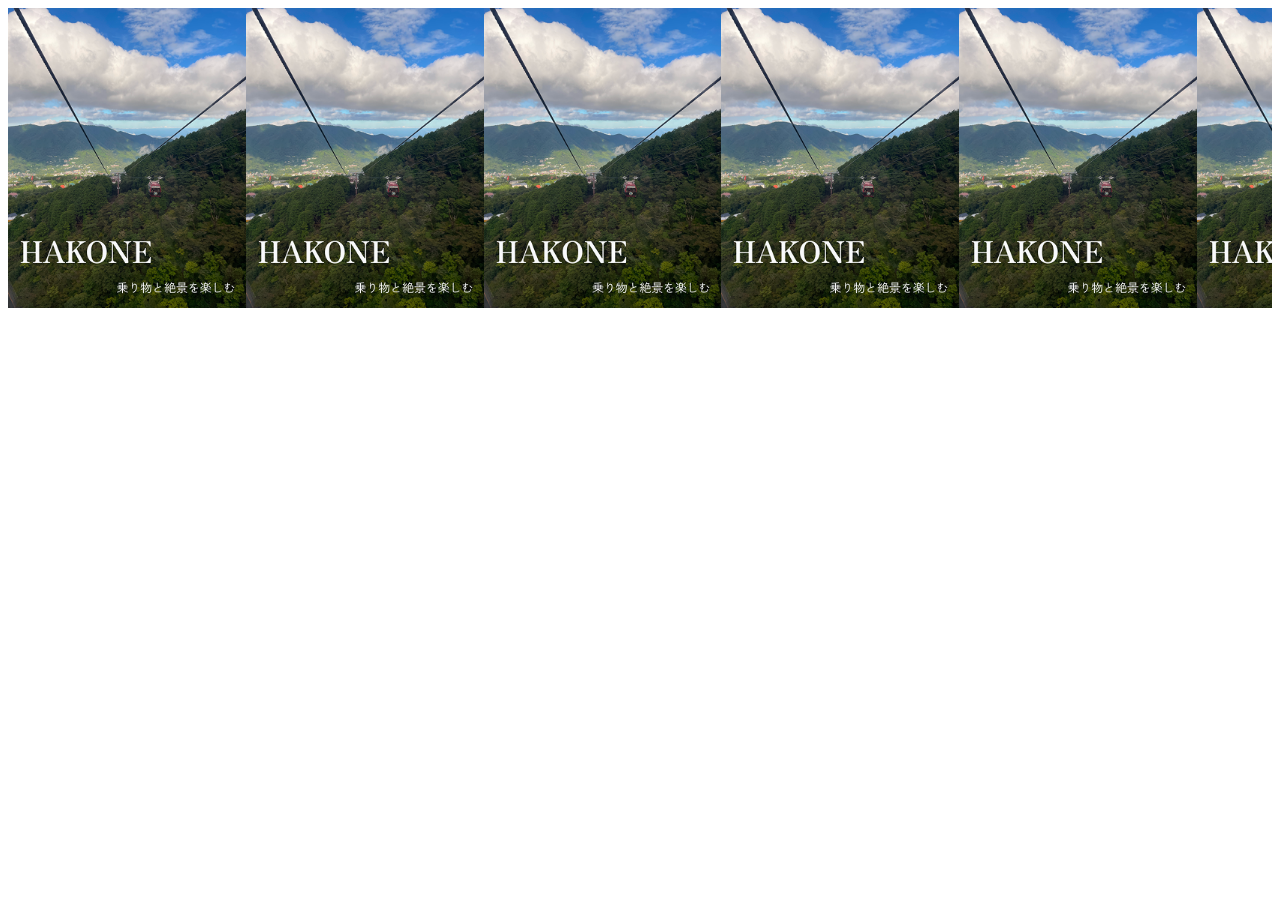
==== index.html @ 6a25e7a4 "ディレクトリー構成の変更" ====
<!doctype html>
<html lang="ja">
  <head>
    <meta charset="UTF-8" />
    <meta name="viewport" content="width=device-width, initial-scale=1.0" />
    <title>Vertual Trip</title>
    <link rel="stylesheet" href="style.css" />
  </head>
  <body>
    <div class="scroll-infinity">
      <div class="scroll-infinity_wrap">
        <ul class="scroll-infinity_list scroll-infinity_list--left">
          <li class="scroll-infinity_item">
            <img src="./images/hakone.png" />
          </li>
          <li class="scroll-infinity_item">
            <img src="./images/hakone.png" />
          </li>
          <li class="scroll-infinity_item">
            <img src="./images/hakone.png" />
          </li>
          <li class="scroll-infinity_item">
            <img src="./images/hakone.png" />
          </li>
          <li class="scroll-infinity_item">
            <img src="./images/hakone.png" />
          </li>
        </ul>
        <ul class="scroll-infinity_list scroll-infinity_list--left">
          <li class="scroll-infinity_item">
            <img src="./images/hakone.png" />
          </li>
          <li class="scroll-infinity_item">
            <img src="./images/hakone.png" />
          </li>
          <li class="scroll-infinity_item">
            <img src="./images/hakone.png" />
          </li>
          <li class="scroll-infinity_item">
            <img src="./images/hakone.png" />
          </li>
          <li class="scroll-infinity_item">
            <img src="./images/hakone.png" />
          </li>
        </ul>
      </div>
    </div>
  </body>
</html>
---- style.css ----
@keyframes infinity-scroll-left {
  from {
    transform: translateX(0);
  }
  to {
    transform: translateX(-100%);
  }
}

.scroll-infinity {
  width: 100%;
  overflow: hidden;
}

.scroll-infinity_wrap {
  display: flex;
  overflow: hidden;
}

.scroll-infinity_list {
  display: flex;
  flex-shrink: 0;
  list-style: none;
  padding: 0;
  margin: 0;

  animation: infinity-scroll-left 20s linear infinite;
}

.scroll-infinity_item {
  width: 100vw/4;
  flex-shrink: 0;
}

.scroll-infinity_item img {
  width: 100%;
  height: 300px;
  object-fit: cover;
  display: block;
}
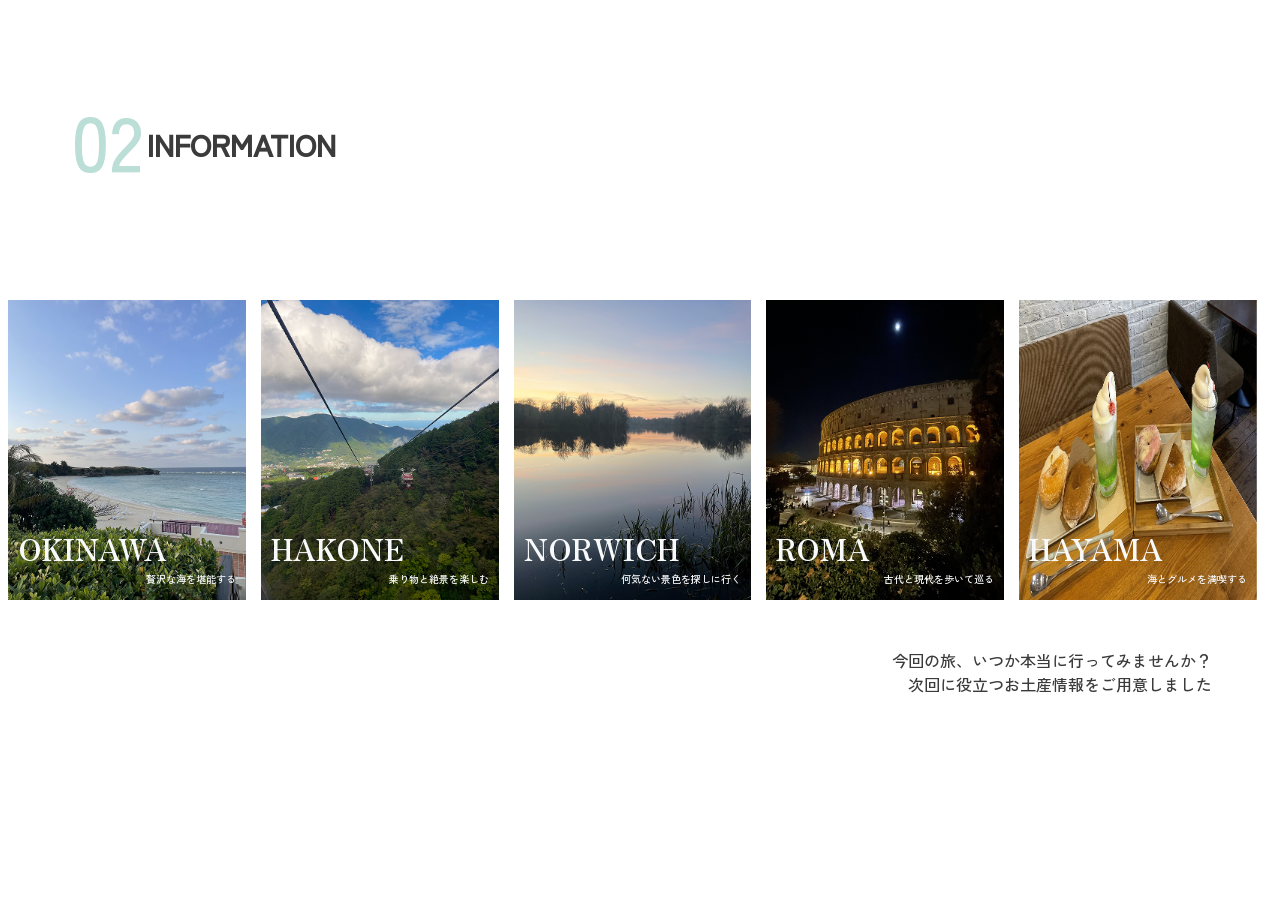
==== commit 05a170cf: "information テキスト挿入" ====
--- a/index.html
+++ b/index.html
@@ -7,43 +7,77 @@
     <link rel="stylesheet" href="style.css" />
   </head>
   <body>
-    <div class="scroll-infinity">
-      <div class="scroll-infinity_wrap">
-        <ul class="scroll-infinity_list scroll-infinity_list--left">
-          <li class="scroll-infinity_item">
-            <img src="./images/hakone.png" />
-          </li>
-          <li class="scroll-infinity_item">
-            <img src="./images/hakone.png" />
-          </li>
-          <li class="scroll-infinity_item">
-            <img src="./images/hakone.png" />
-          </li>
-          <li class="scroll-infinity_item">
-            <img src="./images/hakone.png" />
-          </li>
-          <li class="scroll-infinity_item">
-            <img src="./images/hakone.png" />
-          </li>
-        </ul>
-        <ul class="scroll-infinity_list scroll-infinity_list--left">
-          <li class="scroll-infinity_item">
-            <img src="./images/hakone.png" />
-          </li>
-          <li class="scroll-infinity_item">
-            <img src="./images/hakone.png" />
-          </li>
-          <li class="scroll-infinity_item">
-            <img src="./images/hakone.png" />
-          </li>
-          <li class="scroll-infinity_item">
-            <img src="./images/hakone.png" />
-          </li>
-          <li class="scroll-infinity_item">
-            <img src="./images/hakone.png" />
-          </li>
-        </ul>
+    <section class="information">
+      <div class="information-inner">
+        <div class="information-title">
+          <p class="information-number">02</p>
+          <p class="information-text">INFORMATION</p>
+        </div>
       </div>
-    </div>
+      <div class="scroll-infinity">
+        <div class="scroll-infinity_wrap">
+          <ul class="scroll-infinity_list scroll-infinity_list--left">
+            <li class="scroll-infinity_item">
+              <img src="./images/okinawa.png" />
+              <p class="destination-name">OKINAWA</p>
+              <p class="destination-text">贅沢な海を堪能する</p>
+            </li>
+            <li class="scroll-infinity_item">
+              <img src="./images/hakone.png" />
+              <p class="destination-name">HAKONE</p>
+              <p class="destination-text">乗り物と絶景を楽しむ</p>
+            </li>
+            <li class="scroll-infinity_item">
+              <img src="./images/norwich.png" />
+              <p class="destination-name">NORWICH</p>
+              <p class="destination-text">何気ない景色を探しに行く</p>
+            </li>
+            <li class="scroll-infinity_item">
+              <img src="./images/roma.png" />
+              <p class="destination-name">ROMA</p>
+              <p class="destination-text">古代と現代を歩いて巡る</p>
+            </li>
+            <li class="scroll-infinity_item">
+              <img src="./images/hayama.png" />
+              <p class="destination-name">HAYAMA</p>
+              <p class="destination-text">海とグルメを満喫する</p>
+            </li>
+          </ul>
+          <ul class="scroll-infinity_list scroll-infinity_list--left">
+            <li class="scroll-infinity_item">
+              <img src="./images/okinawa.png" />
+              <p class="destination-name">OKINAWA</p>
+              <p class="destination-text">贅沢な海を堪能する</p>
+            </li>
+            <li class="scroll-infinity_item">
+              <img src="./images/hakone.png" />
+              <p class="destination-name">HAKONE</p>
+              <p class="destination-text">乗り物と絶景を楽しむ</p>
+            </li>
+            <li class="scroll-infinity_item">
+              <img src="./images/norwich.png" />
+              <p class="destination-name">NORWICH</p>
+              <p class="destination-text">何気ない景色を探しに行く</p>
+            </li>
+            <li class="scroll-infinity_item">
+              <img src="./images/roma.png" />
+              <p class="destination-name">ROMA</p>
+              <p class="destination-text">古代と現代を歩いて巡る</p>
+            </li>
+            <li class="scroll-infinity_item">
+              <img src="./images/hayama.png" />
+              <p class="destination-name">HAYAMA</p>
+              <p class="destination-text">海とグルメを満喫する</p>
+            </li>
+          </ul>
+        </div>
+      </div>
+      <div class="buttom-sentence">
+        <p class="buttom-text">
+          今回の旅、いつか本当に行ってみませんか？<br />
+          次回に役立つお土産情報をご用意しました
+        </p>
+      </div>
+    </section>
   </body>
 </html>
--- a/style.css
+++ b/style.css
@@ -1,3 +1,19 @@
+@font-face {
+  font-family: "Zen Antique Soft";
+  src: url("fonts/ZenAntiqueSoft-Regular.ttf") format("truetype");
+}
+@font-face {
+  font-family: "Zen Kaku Gothic New";
+  src: url("fonts/ZenKakuGothicNew-Regular.ttf") format("truetype");
+}
+@font-face {
+  font-family: "Zen Kaku Gothic New";
+  src: url("fonts/ZenKakuGothicNew-Medium.ttf") format("truetype");
+}
+@font-face {
+  font-family: "Zen Kaku Gothic New";
+  src: url(fonts/ZenKakuGothicNew-Bold.ttf) formt("truetype");
+}
 @keyframes infinity-scroll-left {
   from {
     transform: translateX(0);
@@ -5,6 +21,29 @@
   to {
     transform: translateX(-100%);
   }
+}
+
+.information-title {
+  display: flex;
+  align-items: center;
+  width: 90%;
+  margin: 0 auto 30px;
+  gap: 4px;
+}
+
+.information-number {
+  font-family: "Zen Kaku Gothic New";
+  font-size: 76px;
+  font-weight: 300;
+  color: #bbded6;
+}
+
+.information-text {
+  font-family: "Zen Kaku Gothic New";
+  font-size: 30px;
+  font-weight: 600;
+  color: #3b3b3b;
+  margin-top: 40px;
 }
 
 .scroll-infinity {
@@ -15,6 +54,7 @@
 .scroll-infinity_wrap {
   display: flex;
   overflow: hidden;
+  gap: 15px;
 }
 
 .scroll-infinity_list {
@@ -23,6 +63,7 @@
   list-style: none;
   padding: 0;
   margin: 0;
+  gap: 15px;
 
   animation: infinity-scroll-left 20s linear infinite;
 }
@@ -30,6 +71,29 @@
 .scroll-infinity_item {
   width: 100vw/4;
   flex-shrink: 0;
+  position: relative;
+}
+
+.destination-name {
+  position: absolute;
+
+  left: 10px;
+  bottom: 30px;
+
+  margin: 0;
+  color: #f8f9fb;
+  font-family: "Zen Antique Soft";
+  font-size: 30px;
+}
+
+.destination-text {
+  position: absolute;
+  right: 10px;
+  bottom: 14px;
+  margin: 0;
+  color: #f8f9fb;
+  font-family: "Zen Kaku Gothic New";
+  font-size: 10px;
 }
 
 .scroll-infinity_item img {
@@ -38,3 +102,17 @@
   object-fit: cover;
   display: block;
 }
+
+.buttom-sentence {
+  display: flex;
+  justify-content: flex-end;
+  margin-top: 32px;
+  padding-right: 60px;
+}
+
+.buttom-text {
+  text-align: right;
+  color: #3b3b3b;
+  font-family: "Zen Kaku Gothic New";
+  font-size: 16px;
+}
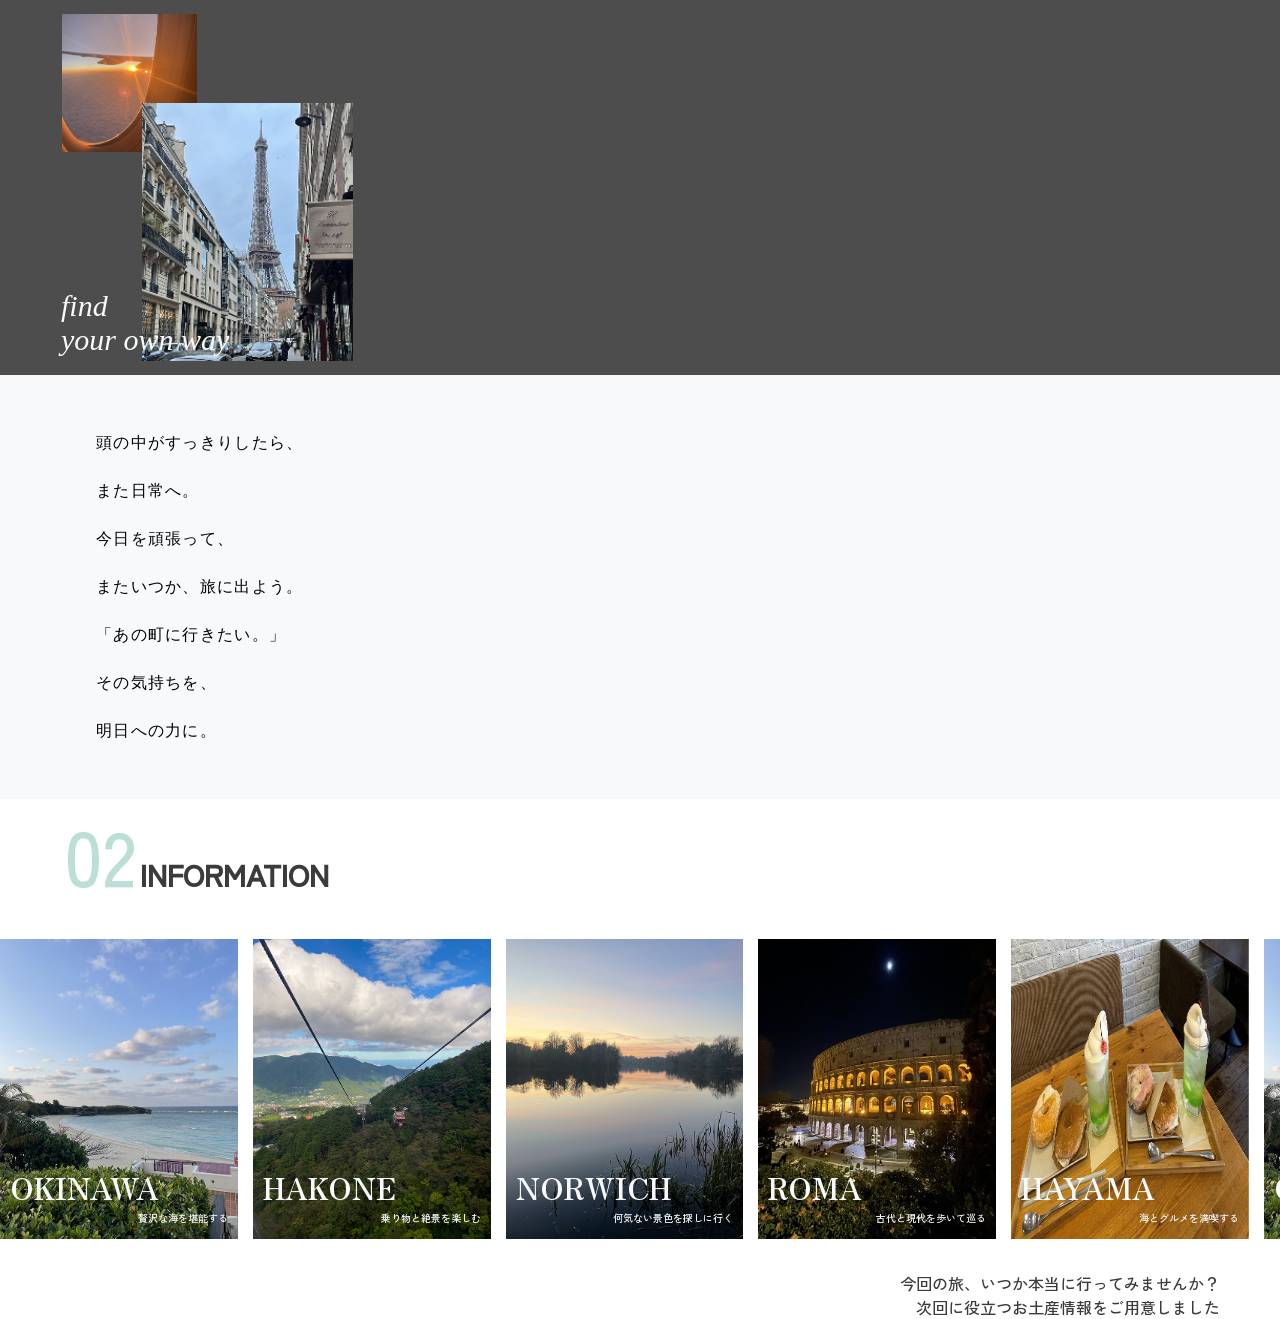
==== commit 51d4bfc2: "セクション増加" ====
--- a/index.html
+++ b/index.html
@@ -7,6 +7,29 @@
     <link rel="stylesheet" href="style.css" />
   </head>
   <body>
+    <section class="trip">
+      <div class="trip-images">
+        <img src="images/airplane.png" class="trip-image trip-image-top" />
+        <img src="images/paris.png" class="trip-image trip-image-bottom" />
+      </div>
+      <div class="trip-text">
+        <p>
+          find<br />
+          your own way
+        </p>
+        
+    </section>
+    <section class="tommorow">
+      <div class="tommorow-sentence">
+        <p>頭の中がすっきりしたら、</p>
+        <p>また日常へ。</p>
+        <p>今日を頑張って、</p>
+        <p>またいつか、旅に出よう。</p>
+        <p class="tommorrw-sentence-big">「あの町に行きたい。」</p>
+        <p>その気持ちを、</p>
+        <p>明日への力に。</p>
+      </div>
+    </section>
     <section class="information">
       <div class="information-inner">
         <div class="information-title">
--- a/style.css
+++ b/style.css
@@ -13,6 +13,10 @@
 @font-face {
   font-family: "Zen Kaku Gothic New";
   src: url(fonts/ZenKakuGothicNew-Bold.ttf) formt("truetype");
+}
+@font-face {
+  font-family: "La Belle Aurore", cursive;
+  src: url("fonts/LaBelleAurore-Regular.ttf") format("truetype");
 }
 @keyframes infinity-scroll-left {
   from {
@@ -23,6 +27,94 @@
   }
 }
 
+* {
+  margin: 0;
+  padding: 0;
+  box-sizing: border-box;
+}
+
+html,
+body {
+  width: 100%;
+  min-height: 100%;
+}
+
+.trip {
+  position: relative;
+  width: 100%;
+  height: 375px;
+  background-color: #4d4d4d;
+  overflow: hidden;
+}
+
+.trip-images {
+  position: absolute;
+  left: 0;
+  top: 0;
+  width: 45%;
+  height: 100%;
+}
+
+.trip-image {
+  position: absolute;
+  object-fit: cover;
+  display: block;
+}
+
+.trip-image-top {
+  width: 135px;
+  height: 138px;
+  top: 14px;
+  left: 62px;
+}
+
+.trip-image-bottom {
+  width: 211px;
+  height: 258px;
+  top: 103px;
+  left: 142px;
+}
+.trip-text {
+  position: absolute;
+  left: 61px;
+  bottom: 18px;
+  z-index: 2;
+}
+
+.trip-text p {
+  color: #f8f9fb;
+  font-family: cursive;
+  font-size: 30px;
+  font-style: Italic;
+}
+
+.tommorow {
+  position: relative;
+  width: 100%;
+  height: 424px;
+  background-color: #f8f9fb;
+}
+
+.tommorow-sentence {
+  position: absolute;
+  left: 7.5%;
+  top: 58px;
+  width: 230px;
+}
+
+.tommorow-sentence p {
+  font-size: 16px;
+  letter-spacing: 0.08em;
+  margin-bottom: 27px;
+  white-space: nowrap;
+}
+
+.tommorow-sentence-big {
+  font-size: 30px;
+  margin-top: 37px;
+  margin-bottom: 31px;
+}
+
 .information-title {
   display: flex;
   align-items: center;
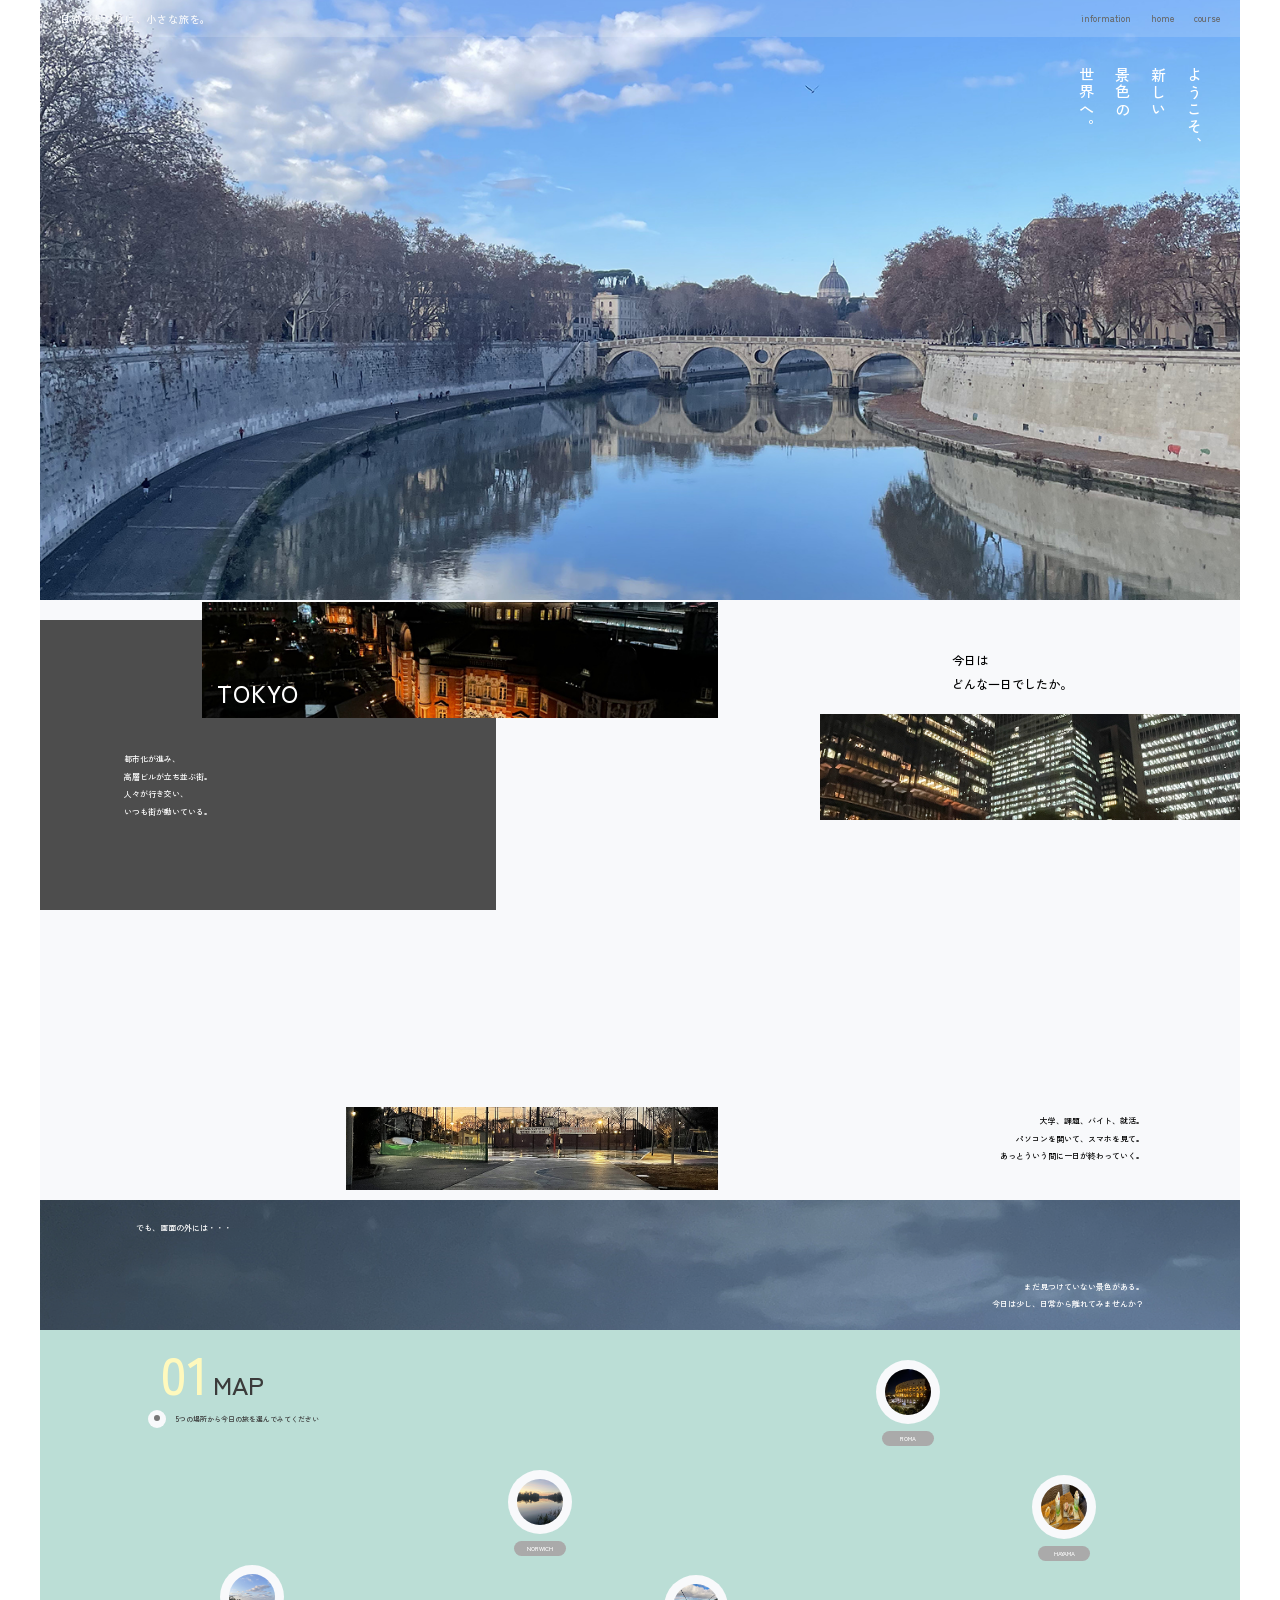
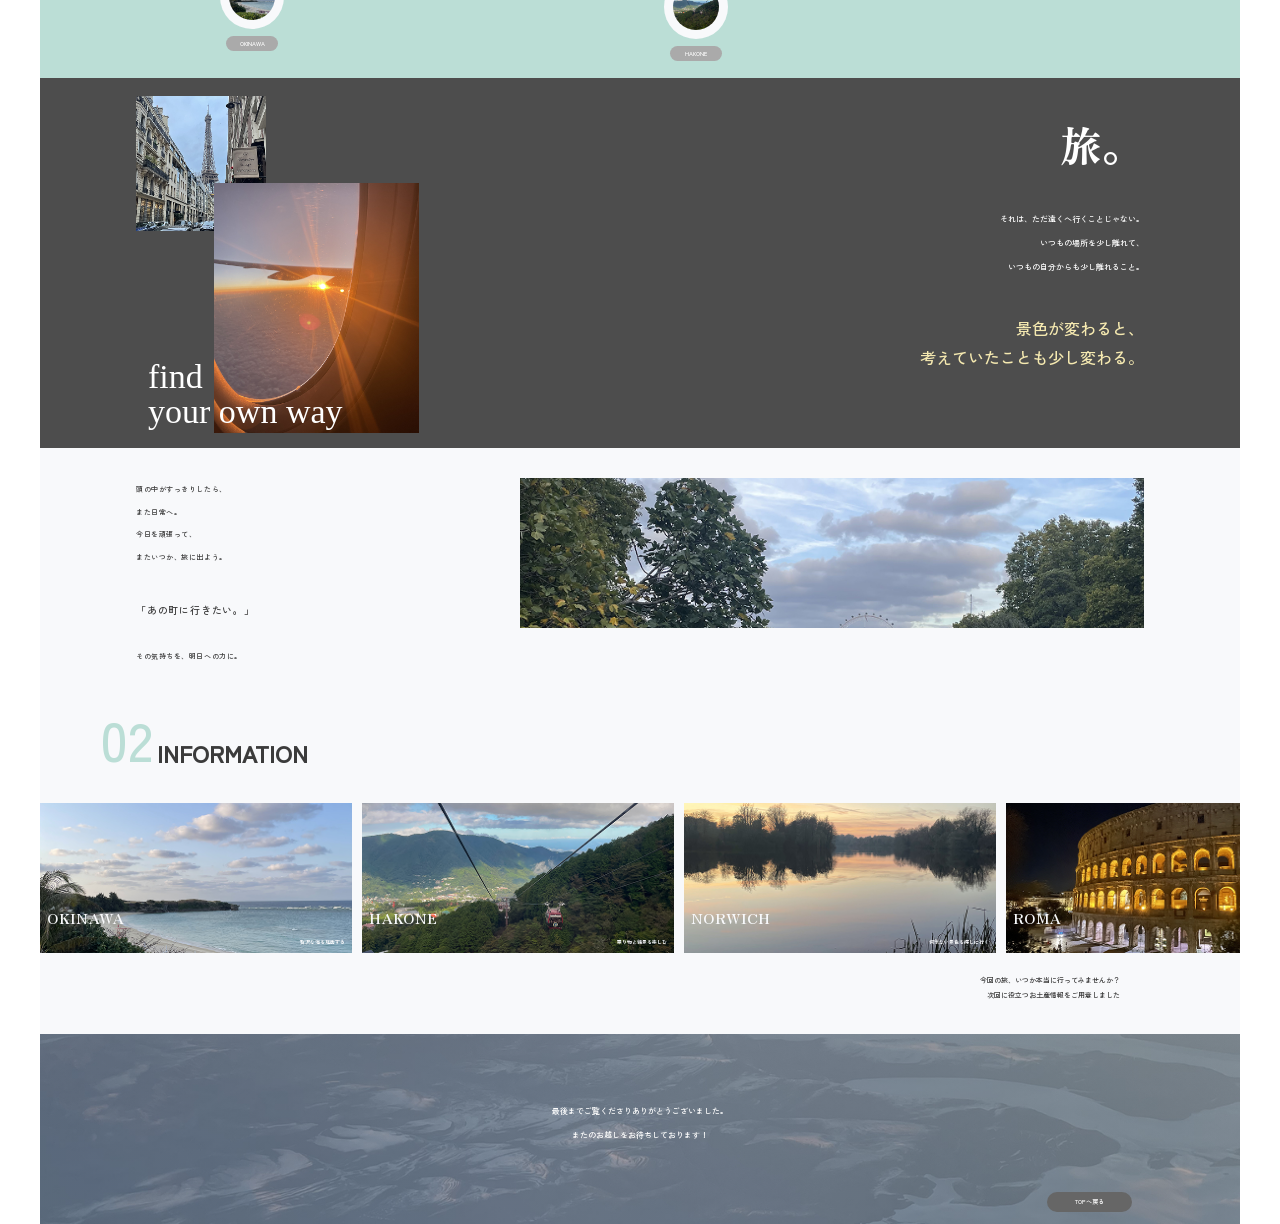
==== commit c96868cd: "AI実装" ====
--- a/index.html
+++ b/index.html
@@ -7,100 +7,257 @@
     <link rel="stylesheet" href="style.css" />
   </head>
   <body>
-    <section class="trip">
-      <div class="trip-images">
-        <img src="images/airplane.png" class="trip-image trip-image-top" />
-        <img src="images/paris.png" class="trip-image trip-image-bottom" />
-      </div>
-      <div class="trip-text">
-        <p>
-          find<br />
-          your own way
-        </p>
-        
-    </section>
-    <section class="tommorow">
-      <div class="tommorow-sentence">
-        <p>頭の中がすっきりしたら、</p>
-        <p>また日常へ。</p>
-        <p>今日を頑張って、</p>
-        <p>またいつか、旅に出よう。</p>
-        <p class="tommorrw-sentence-big">「あの町に行きたい。」</p>
-        <p>その気持ちを、</p>
-        <p>明日への力に。</p>
-      </div>
-    </section>
-    <section class="information">
-      <div class="information-inner">
-        <div class="information-title">
-          <p class="information-number">02</p>
-          <p class="information-text">INFORMATION</p>
-        </div>
-      </div>
-      <div class="scroll-infinity">
-        <div class="scroll-infinity_wrap">
-          <ul class="scroll-infinity_list scroll-infinity_list--left">
-            <li class="scroll-infinity_item">
-              <img src="./images/okinawa.png" />
-              <p class="destination-name">OKINAWA</p>
-              <p class="destination-text">贅沢な海を堪能する</p>
-            </li>
-            <li class="scroll-infinity_item">
-              <img src="./images/hakone.png" />
-              <p class="destination-name">HAKONE</p>
-              <p class="destination-text">乗り物と絶景を楽しむ</p>
-            </li>
-            <li class="scroll-infinity_item">
-              <img src="./images/norwich.png" />
-              <p class="destination-name">NORWICH</p>
-              <p class="destination-text">何気ない景色を探しに行く</p>
-            </li>
-            <li class="scroll-infinity_item">
-              <img src="./images/roma.png" />
-              <p class="destination-name">ROMA</p>
-              <p class="destination-text">古代と現代を歩いて巡る</p>
-            </li>
-            <li class="scroll-infinity_item">
-              <img src="./images/hayama.png" />
-              <p class="destination-name">HAYAMA</p>
-              <p class="destination-text">海とグルメを満喫する</p>
-            </li>
-          </ul>
-          <ul class="scroll-infinity_list scroll-infinity_list--left">
-            <li class="scroll-infinity_item">
-              <img src="./images/okinawa.png" />
-              <p class="destination-name">OKINAWA</p>
-              <p class="destination-text">贅沢な海を堪能する</p>
-            </li>
-            <li class="scroll-infinity_item">
-              <img src="./images/hakone.png" />
-              <p class="destination-name">HAKONE</p>
-              <p class="destination-text">乗り物と絶景を楽しむ</p>
-            </li>
-            <li class="scroll-infinity_item">
-              <img src="./images/norwich.png" />
-              <p class="destination-name">NORWICH</p>
-              <p class="destination-text">何気ない景色を探しに行く</p>
-            </li>
-            <li class="scroll-infinity_item">
-              <img src="./images/roma.png" />
-              <p class="destination-name">ROMA</p>
-              <p class="destination-text">古代と現代を歩いて巡る</p>
-            </li>
-            <li class="scroll-infinity_item">
-              <img src="./images/hayama.png" />
-              <p class="destination-name">HAYAMA</p>
-              <p class="destination-text">海とグルメを満喫する</p>
-            </li>
-          </ul>
-        </div>
-      </div>
-      <div class="buttom-sentence">
-        <p class="buttom-text">
-          今回の旅、いつか本当に行ってみませんか？<br />
-          次回に役立つお土産情報をご用意しました
-        </p>
-      </div>
-    </section>
+    <div class="site">
+      <header class="header">
+        <p class="header-copy">日常のとなりに、小さな旅を。</p>
+
+        <nav class="header-nav">
+          <a href="#information">information</a>
+          <a href="#home">home</a>
+          <a href="#course">course</a>
+        </nav>
+      </header>
+
+      <section class="hero" id="home">
+        <img src="images/firstview.png" class="hero-image" />
+
+        <div class="hero-message">
+          <p>ようこそ、</p>
+          <p>新しい</p>
+          <p>景色の</p>
+          <p>世界へ。</p>
+        </div>
+      </section>
+
+      <section class="tokyo">
+        <div class="tokyo-gray"></div>
+
+        <div class="tokyo-main-image">
+          <img src="images/tokyo.png" />
+          <p>TOKYO</p>
+        </div>
+
+        <div class="tokyo-text">
+          <p>今日は</p>
+          <p>どんな一日でしたか。</p>
+        </div>
+
+        <div class="tokyo-sub-image">
+          <img src="images/city.png" />
+        </div>
+
+        <div class="tokyo-small-image">
+          <img src="images/park.png" />
+        </div>
+        <div class="tokyo-left-text">
+          <p>都市化が進み、</p>
+          <p>高層ビルが立ち並ぶ街。</p>
+          <p>人々が行き交い、</p>
+          <p>いつも街が動いている。</p>
+        </div>
+
+        <div class="tokyo-caption">
+          <p>
+            大学、課題、バイト、就活。<br />
+            パソコンを開いて、スマホを見て。<br />
+            あっとういう間に一日が終わっていく。
+          </p>
+        </div>
+      </section>
+
+      <section class="map-section" id="course">
+        <div class="map-bg"></div>
+
+        <div class="map-intro">
+          <p>でも、画面の外には・・・</p>
+          <p>
+            まだ見つけていない景色がある。<br />
+            今日は少し、日常から離れてみませんか？
+          </p>
+        </div>
+
+        <div class="section-title map-title">
+          <span class="section-number">01</span>
+          <span class="section-name">MAP</span>
+        </div>
+
+        <div class="map-guide">
+          <span class="map-pin-icon"></span>
+          <p>5つの場所から今日の旅を選んでみてください</p>
+        </div>
+        <div class="map-place roma">
+          <div class="map-photo">
+            <img src="images/roma.png" />
+          </div>
+          <p>ROMA</p>
+        </div>
+        <div class="map-place norwich">
+          <div class="map-photo">
+            <img src="images/norwich.png" />
+          </div>
+          <p>NORWICH</p>
+        </div>
+        <div class="map-place hayama">
+          <div class="map-photo">
+            <img src="images/hayama.png" />
+          </div>
+          <p>HAYAMA</p>
+        </div>
+        <div class="map-place okinawa">
+          <div class="map-photo">
+            <img src="images/okinawa.png" />
+          </div>
+          <p>OKINAWA</p>
+        </div>
+        <div class="map-place hakone">
+          <div class="map-photo">
+            <img src="images/hakone.png" />
+          </div>
+          <p>HAKONE</p>
+        </div>
+      </section>
+
+      <section class="trip">
+
+  <div class="trip-images">
+
+    <img
+      src="images/paris.png"
+      class="trip-image trip-image-paris"
+      alt="Paris"
+    >
+
+    <img
+      src="images/airplane.png"
+      class="trip-image trip-image-airplane"
+      alt="飛行機から見た景色"
+    >
+
+  </div>
+
+  <div class="trip-text">
+    <p>
+      find<br>
+      your own way
+    </p>
+  </div>
+
+  <div class="trip-message">
+
+    <p class="trip-message-title">旅。</p>
+
+    <div class="trip-message-small">
+      <p>それは、ただ遠くへ行くことじゃない。</p>
+      <p>いつもの場所を少し離れて、</p>
+      <p>いつもの自分からも少し離れること。</p>
+    </div>
+
+    <p class="trip-message-big">
+      景色が変わると、<br>
+      考えていたことも少し変わる。
+    </p>
+
+  </div>
+
+</section>
+      <section class="tommorow">
+        <div class="tommorow-sentence">
+          <p>頭の中がすっきりしたら、</p>
+
+          <p>また日常へ。</p>
+
+          <p>今日を頑張って、</p>
+
+          <p>またいつか、旅に出よう。</p>
+
+          <p class="tommorrw-sentence-big">「あの町に行きたい。」</p>
+
+          <p>その気持ちを、明日への力に。</p>
+        </div>
+
+        <img src="images/uk.png" class="tommorow-image" alt="旅先の景色" />
+      </section>
+      <section class="information">
+        <div class="information-inner">
+          <div class="information-title">
+            <p class="information-number">02</p>
+            <p class="information-text">INFORMATION</p>
+          </div>
+        </div>
+        <div class="scroll-infinity">
+          <div class="scroll-infinity_wrap">
+            <ul class="scroll-infinity_list scroll-infinity_list--left">
+              <li class="scroll-infinity_item">
+                <img src="./images/okinawa.png" />
+                <p class="destination-name">OKINAWA</p>
+                <p class="destination-text">贅沢な海を堪能する</p>
+              </li>
+              <li class="scroll-infinity_item">
+                <img src="./images/hakone.png" />
+                <p class="destination-name">HAKONE</p>
+                <p class="destination-text">乗り物と絶景を楽しむ</p>
+              </li>
+              <li class="scroll-infinity_item">
+                <img src="./images/norwich.png" />
+                <p class="destination-name">NORWICH</p>
+                <p class="destination-text">何気ない景色を探しに行く</p>
+              </li>
+              <li class="scroll-infinity_item">
+                <img src="./images/roma.png" />
+                <p class="destination-name">ROMA</p>
+                <p class="destination-text">古代と現代を歩いて巡る</p>
+              </li>
+              <li class="scroll-infinity_item">
+                <img src="./images/hayama.png" />
+                <p class="destination-name">HAYAMA</p>
+                <p class="destination-text">海とグルメを満喫する</p>
+              </li>
+            </ul>
+            <ul class="scroll-infinity_list scroll-infinity_list--left">
+              <li class="scroll-infinity_item">
+                <img src="./images/okinawa.png" />
+                <p class="destination-name">OKINAWA</p>
+                <p class="destination-text">贅沢な海を堪能する</p>
+              </li>
+              <li class="scroll-infinity_item">
+                <img src="./images/hakone.png" />
+                <p class="destination-name">HAKONE</p>
+                <p class="destination-text">乗り物と絶景を楽しむ</p>
+              </li>
+              <li class="scroll-infinity_item">
+                <img src="./images/norwich.png" />
+                <p class="destination-name">NORWICH</p>
+                <p class="destination-text">何気ない景色を探しに行く</p>
+              </li>
+              <li class="scroll-infinity_item">
+                <img src="./images/roma.png" />
+                <p class="destination-name">ROMA</p>
+                <p class="destination-text">古代と現代を歩いて巡る</p>
+              </li>
+              <li class="scroll-infinity_item">
+                <img src="./images/hayama.png" />
+                <p class="destination-name">HAYAMA</p>
+                <p class="destination-text">海とグルメを満喫する</p>
+              </li>
+            </ul>
+          </div>
+        </div>
+        <div class="buttom-sentence">
+          <p class="buttom-text">
+            今回の旅、いつか本当に行ってみませんか？<br />
+            次回に役立つお土産情報をご用意しました
+          </p>
+        </div>
+      </section>
+      <footer class="footer">
+        <div class="footer-content">
+          <p>最後までご覧くださりありがとうございました。</p>
+
+          <p>またのお越しをお待ちしております！</p>
+        </div>
+
+        <a href="#home" class="top-button"> TOPへ戻る </a>
+      </footer>
+    </div>
   </body>
 </html>
--- a/style.css
+++ b/style.css
@@ -39,80 +39,72 @@
   min-height: 100%;
 }
 
-.trip {
-  position: relative;
-  width: 100%;
-  height: 375px;
-  background-color: #4d4d4d;
+.tommorow {
+  position: relative;
+
+  width: 100%;
+  height: 405px;
+
+  background-color: #f8f9fb;
+
   overflow: hidden;
 }
 
-.trip-images {
-  position: absolute;
-  left: 0;
-  top: 0;
-  width: 45%;
-  height: 100%;
-}
-
-.trip-image {
-  position: absolute;
+/* =========================
+   左側の文章
+========================= */
+
+.tommorow-sentence {
+  position: absolute;
+
+  left: 8%;
+  top: 55px;
+
+  width: 230px;
+
+  z-index: 2;
+}
+
+.tommorow-sentence p {
+  margin: 0 0 27px;
+
+  color: #3b3b3b;
+
+  font-family: "Zen Kaku Gothic New";
+
+  font-size: 8px;
+  line-height: 1.8;
+
+  letter-spacing: 0.08em;
+}
+
+/* 「あの町に行きたい。」 */
+
+.tommorrw-sentence-big {
+  margin-top: 38px !important;
+  margin-bottom: 31px !important;
+
+  font-size: 10px !important;
+}
+
+/* =========================
+   右側の写真
+========================= */
+
+.tommorow-image {
+  position: absolute;
+
+  top: 48px;
+  right: 8%;
+
+  width: 52%;
+  height: 270px;
+
   object-fit: cover;
+
   display: block;
-}
-
-.trip-image-top {
-  width: 135px;
-  height: 138px;
-  top: 14px;
-  left: 62px;
-}
-
-.trip-image-bottom {
-  width: 211px;
-  height: 258px;
-  top: 103px;
-  left: 142px;
-}
-.trip-text {
-  position: absolute;
-  left: 61px;
-  bottom: 18px;
-  z-index: 2;
-}
-
-.trip-text p {
-  color: #f8f9fb;
-  font-family: cursive;
-  font-size: 30px;
-  font-style: Italic;
-}
-
-.tommorow {
-  position: relative;
-  width: 100%;
-  height: 424px;
-  background-color: #f8f9fb;
-}
-
-.tommorow-sentence {
-  position: absolute;
-  left: 7.5%;
-  top: 58px;
-  width: 230px;
-}
-
-.tommorow-sentence p {
-  font-size: 16px;
-  letter-spacing: 0.08em;
-  margin-bottom: 27px;
-  white-space: nowrap;
-}
-
-.tommorow-sentence-big {
-  font-size: 30px;
-  margin-top: 37px;
-  margin-bottom: 31px;
+
+  z-index: 1;
 }
 
 .information-title {
@@ -208,3 +200,774 @@
   font-family: "Zen Kaku Gothic New";
   font-size: 16px;
 }
+
+.header {
+  position: absolute;
+  z-index: 10;
+  top: 0;
+  left: 0;
+  width: 100%;
+  height: 37px;
+
+  display: flex;
+  align-items: center;
+  justify-content: space-between;
+
+  padding: 0 60px;
+
+  background-color: rgba(255, 255, 255, 0.15);
+}
+
+.header-copy {
+  color: #f8f9fb;
+  font-family: "Zen Kaku Gothic New";
+  font-size: 10px;
+  letter-spacing: 0.08em;
+}
+
+.header-nav {
+  display: flex;
+  gap: 20px;
+}
+
+.header-nav a {
+  color: #666;
+  text-decoration: none;
+  font-family: "Zen Kaku Gothic New";
+  font-size: 9px;
+}
+
+/* =========================================
+   HERO
+========================================= */
+
+.hero {
+  position: relative;
+  width: 100%;
+  height: 600px;
+  overflow: hidden;
+}
+
+.hero-image {
+  width: 100%;
+  height: 100%;
+  object-fit: cover;
+  display: block;
+}
+
+.hero-message {
+  position: absolute;
+  top: 67px;
+  right: 28px;
+
+  color: #fff;
+
+  font-family: "Zen Kaku Gothic New";
+  font-size: 15px;
+  line-height: 2.4;
+  letter-spacing: 0.15em;
+
+  writing-mode: vertical-rl;
+}
+
+.hero-message p {
+  margin: 0;
+}
+
+/* =========================================
+   TOKYO
+========================================= */
+
+.tokyo {
+  position: relative;
+  width: 100%;
+  height: 600px;
+  background: #f8f9fb;
+  overflow: hidden;
+}
+
+.tokyo-gray {
+  position: absolute;
+  left: 0;
+  top: 20px;
+
+  width: 38%;
+  height: 290px;
+
+  background: #4d4d4d;
+}
+
+.tokyo-main-image {
+  position: absolute;
+  left: 13.5%;
+  top: 2px;
+
+  width: 43%;
+  height: 116px;
+}
+
+.tokyo-main-image img {
+  width: 100%;
+  height: 100%;
+  object-fit: cover;
+}
+
+.tokyo-main-image p {
+  position: absolute;
+  left: 15px;
+  bottom: 8px;
+
+  color: #fff;
+
+  font-family: "Zen Kaku Gothic New";
+  font-size: 24px;
+  letter-spacing: 0.04em;
+}
+
+.tokyo-text {
+  position: absolute;
+  top: 48px;
+  right: 14%;
+
+  font-family: "Zen Kaku Gothic New";
+  font-size: 12px;
+  line-height: 2;
+}
+
+.tokyo-sub-image {
+  position: absolute;
+  right: 0;
+  top: 114px;
+
+  width: 35%;
+  height: 106px;
+}
+
+.tokyo-sub-image img {
+  width: 100%;
+  height: 100%;
+  object-fit: cover;
+}
+
+.tokyo-small-image {
+  position: absolute;
+  left: 25.5%;
+  bottom: 10px;
+
+  width: 31%;
+  height: 83px;
+}
+
+.tokyo-small-image img {
+  width: 100%;
+  height: 100%;
+  object-fit: cover;
+}
+
+.tokyo-caption {
+  position: absolute;
+  right: 8%;
+  bottom: 35px;
+
+  width: 36%;
+
+  font-family: "Zen Kaku Gothic New";
+  font-size: 8px;
+  line-height: 2.2;
+  text-align: right;
+}
+
+.tokyo-left-text {
+  position: absolute;
+  font-family: "Zen Kaku Gothic New";
+  left: 7%;
+  top: 150px;
+
+  width: 28%;
+
+  color: #fff;
+
+  font-family: "Zen Kaku Gothic New";
+  font-size: 8px;
+  line-height: 2.2;
+}
+
+/* =========================================
+   MAP
+========================================= */
+
+.map-section {
+  position: relative;
+  width: 100%;
+  height: 478px;
+
+  overflow: hidden;
+
+  background-color: #bbded6;
+}
+
+.map-bg {
+  position: absolute;
+  top: 0;
+  left: 0;
+
+  width: 100%;
+  height: 130px;
+
+  background-image: url("images/sky.png");
+  background-size: cover;
+  background-position: center;
+
+  opacity: 0.8;
+  z-index: 0;
+}
+
+.map-intro {
+  position: absolute;
+  top: 0;
+  left: 0;
+  width: 100%;
+  height: 130px;
+
+  color: #fff;
+  font-family: "Zen Kaku Gothic New";
+  font-size: 8px;
+  line-height: 2.2;
+
+  z-index: 2;
+}
+
+/* 左上 */
+.map-intro p:first-child {
+  position: absolute;
+  top: 19px;
+  left: 8%;
+}
+
+/* 右下 */
+.map-intro p:last-child {
+  position: absolute;
+  right: 8%;
+  bottom: 17px;
+
+  text-align: right;
+}
+
+/* MAP title */
+
+.map-title {
+  position: absolute;
+  top: 135px;
+  left: 10%;
+
+  display: flex;
+  align-items: baseline;
+}
+
+.section-number {
+  font-family: "Zen Kaku Gothic New";
+  font-size: 52px;
+  font-weight: 400;
+
+  color: #fff9bd;
+}
+
+.section-name {
+  margin-left: 5px;
+
+  color: #3b3b3b;
+
+  font-family: "Zen Kaku Gothic New";
+  font-size: 25px;
+  font-weight: 500;
+}
+
+/* guide */
+
+.map-guide {
+  position: absolute;
+  left: 9%;
+  top: 210px;
+
+  display: flex;
+  align-items: center;
+  gap: 10px;
+}
+
+.map-guide p {
+  font-family: "Zen Kaku Gothic New";
+  font-size: 7px;
+  color: #3b3b3b;
+}
+
+.map-pin-icon {
+  position: relative;
+
+  display: block;
+
+  width: 18px;
+  height: 18px;
+
+  border-radius: 50%;
+
+  background-color: #f8f9fb;
+}
+
+.map-pin-icon::after {
+  content: "";
+
+  position: absolute;
+
+  left: 6px;
+  top: 5px;
+
+  width: 6px;
+  height: 6px;
+
+  border-radius: 50%;
+
+  background-color: #777;
+}
+
+/* =========================================
+   MAP PLACES
+========================================= */
+
+.map-place {
+  position: absolute;
+
+  text-align: center;
+}
+
+.map-photo {
+  position: relative;
+
+  width: 64px;
+  height: 64px;
+
+  padding: 9px;
+
+  border-radius: 50%;
+
+  background: #f8f9fb;
+}
+
+.map-photo img {
+  width: 100%;
+  height: 100%;
+
+  border-radius: 50%;
+
+  object-fit: cover;
+}
+
+.map-place p {
+  display: inline-block;
+
+  min-width: 52px;
+
+  margin-top: 7px;
+  padding: 3px 10px;
+
+  border-radius: 20px;
+
+  background: #aaa;
+
+  color: #fff;
+
+  font-family: "Zen Kaku Gothic New";
+  font-size: 6px;
+}
+
+/* position */
+
+.roma {
+  top: 160px;
+  right: 25%;
+}
+
+.norwich {
+  top: 270px;
+  left: 39%;
+}
+
+.hayama {
+  top: 275px;
+  right: 12%;
+}
+
+.okinawa {
+  top: 365px;
+  left: 15%;
+}
+
+.hakone {
+  top: 375px;
+  left: 52%;
+}
+.trip {
+  position: relative;
+  width: 100%;
+  height: 370px;
+  background-color: #4d4d4d;
+  overflow: hidden;
+}
+
+/* =========================
+   画像エリア
+========================= */
+
+.trip-images {
+  position: absolute;
+  left: 8%;
+  top: 18px;
+
+  width: 360px;
+  height: 338px;
+}
+
+/* 画像共通 */
+
+.trip-image {
+  position: absolute;
+  display: block;
+
+  object-fit: cover;
+}
+
+/* パリ */
+
+.trip-image-paris {
+  width: 130px;
+  height: 135px;
+
+  left: 0;
+  top: 0;
+}
+
+/* 飛行機 */
+
+.trip-image-airplane {
+  width: 205px;
+  height: 250px;
+
+  left: 78px;
+  top: 87px;
+}
+
+/* =========================
+   find your own way
+========================= */
+
+.trip-text {
+  position: absolute;
+
+  left: 9%;
+  bottom: 18px;
+
+  z-index: 10;
+}
+
+.trip-text p {
+  margin: 0;
+
+  color: #fff;
+
+  font-family: "La Belle Aurore", cursive;
+
+  font-size: 34px;
+  line-height: 1.05;
+}
+
+/* =========================
+   右側
+========================= */
+
+.trip-message {
+  position: absolute;
+
+  top: 45px;
+  right: 8%;
+
+  width: 38%;
+
+  color: #fff;
+
+  font-family: "Zen Kaku Gothic New";
+
+  z-index: 10;
+}
+
+/* 旅。 */
+
+.trip-message-title {
+  margin: 0 0 42px;
+
+  font-family: "Zen Antique Soft";
+
+  font-size: 42px;
+  line-height: 1;
+
+  text-align: right;
+}
+
+/* 上の文章 */
+
+.trip-message-small {
+  margin-bottom: 35px;
+
+  font-size: 8px;
+  line-height: 3;
+
+  text-align: right;
+}
+
+.trip-message-small p {
+  margin: 0;
+}
+
+/* 下の文章 */
+
+.trip-message-big {
+  margin: 0;
+
+  color: #f5e9b0;
+
+  font-size: 16px;
+  line-height: 1.8;
+
+  text-align: right;
+}
+
+.tommorow {
+  position: relative;
+
+  width: 100%;
+  height: 225px;
+
+  background-color: #f8f9fb;
+}
+
+.tommorow-sentence {
+  position: absolute;
+
+  left: 8%;
+  top: 35px;
+
+  width: 40%;
+}
+
+.tommorow-sentence p {
+  font-family: "Zen Kaku Gothic New";
+  font-size: 7px;
+
+  letter-spacing: 0.08em;
+
+  margin-bottom: 10px;
+
+  white-space: nowrap;
+}
+
+.tommorow-sentence-big {
+  font-size: 12px !important;
+
+  margin-top: 22px;
+  margin-bottom: 16px !important;
+}
+
+.tommorow-image {
+  position: absolute;
+
+  right: 8%;
+  top: 30px;
+
+  width: 52%;
+  height: 150px;
+}
+
+.tommorow-image img {
+  width: 100%;
+  height: 100%;
+
+  object-fit: cover;
+}
+
+/* =========================================
+   INFORMATION
+========================================= */
+
+.information {
+  position: relative;
+
+  width: 100%;
+
+  padding-top: 25px;
+
+  background: #f8f9fb;
+}
+
+.information-title {
+  margin-bottom: 25px;
+}
+
+.information-number {
+  font-size: 55px;
+}
+
+.information-text {
+  font-size: 23px;
+  margin-top: 30px;
+}
+
+/* =========================================
+   INFINITY SCROLL
+========================================= */
+
+.scroll-infinity {
+  width: 100%;
+  overflow: hidden;
+}
+
+.scroll-infinity_wrap {
+  display: flex;
+
+  width: max-content;
+
+  gap: 10px;
+}
+
+.scroll-infinity_list {
+  display: flex;
+
+  flex-shrink: 0;
+
+  list-style: none;
+
+  gap: 10px;
+
+  animation: infinity-scroll-left 20s linear infinite;
+}
+
+.scroll-infinity_item {
+  position: relative;
+
+  width: calc(25vw - 8px);
+
+  flex-shrink: 0;
+}
+
+.scroll-infinity_item img {
+  width: 100%;
+  height: 150px;
+
+  object-fit: cover;
+
+  display: block;
+}
+
+.destination-name {
+  left: 7px;
+  bottom: 25px;
+
+  font-size: 15px;
+}
+
+.destination-text {
+  right: 7px;
+  bottom: 8px;
+
+  font-size: 5px;
+}
+
+/* =========================================
+   INFORMATION TEXT
+========================================= */
+
+.buttom-sentence {
+  display: flex;
+
+  justify-content: flex-end;
+
+  margin-top: 20px;
+
+  padding-right: 10%;
+
+  padding-bottom: 30px;
+}
+
+.buttom-text {
+  font-size: 7px;
+  line-height: 2.2;
+}
+
+/* =========================================
+   FOOTER
+========================================= */
+
+.footer {
+  position: relative;
+
+  width: 100%;
+  height: 190px;
+
+  background-image:
+    linear-gradient(rgba(80, 100, 115, 0.35), rgba(80, 100, 115, 0.35)),
+    url("images/footer.png");
+
+  background-size: cover;
+  background-position: center;
+
+  color: #fff;
+}
+
+.footer-content {
+  position: absolute;
+
+  left: 0;
+  top: 65px;
+
+  width: 100%;
+
+  text-align: center;
+
+  font-family: "Zen Kaku Gothic New";
+  font-size: 8px;
+
+  line-height: 3;
+}
+
+.top-button {
+  position: absolute;
+
+  right: 9%;
+  bottom: 12px;
+
+  display: flex;
+
+  align-items: center;
+  justify-content: center;
+
+  width: 85px;
+  height: 20px;
+
+  border-radius: 20px;
+
+  background: #666;
+
+  color: #fff;
+
+  font-family: "Zen Kaku Gothic New";
+  font-size: 6px;
+
+  text-decoration: none;
+}
+
+.site {
+  width: 100%;
+  max-width: 1200px;
+  margin: 0 auto;
+
+  overflow: hidden;
+
+  background-color: #f8f9fb;
+}
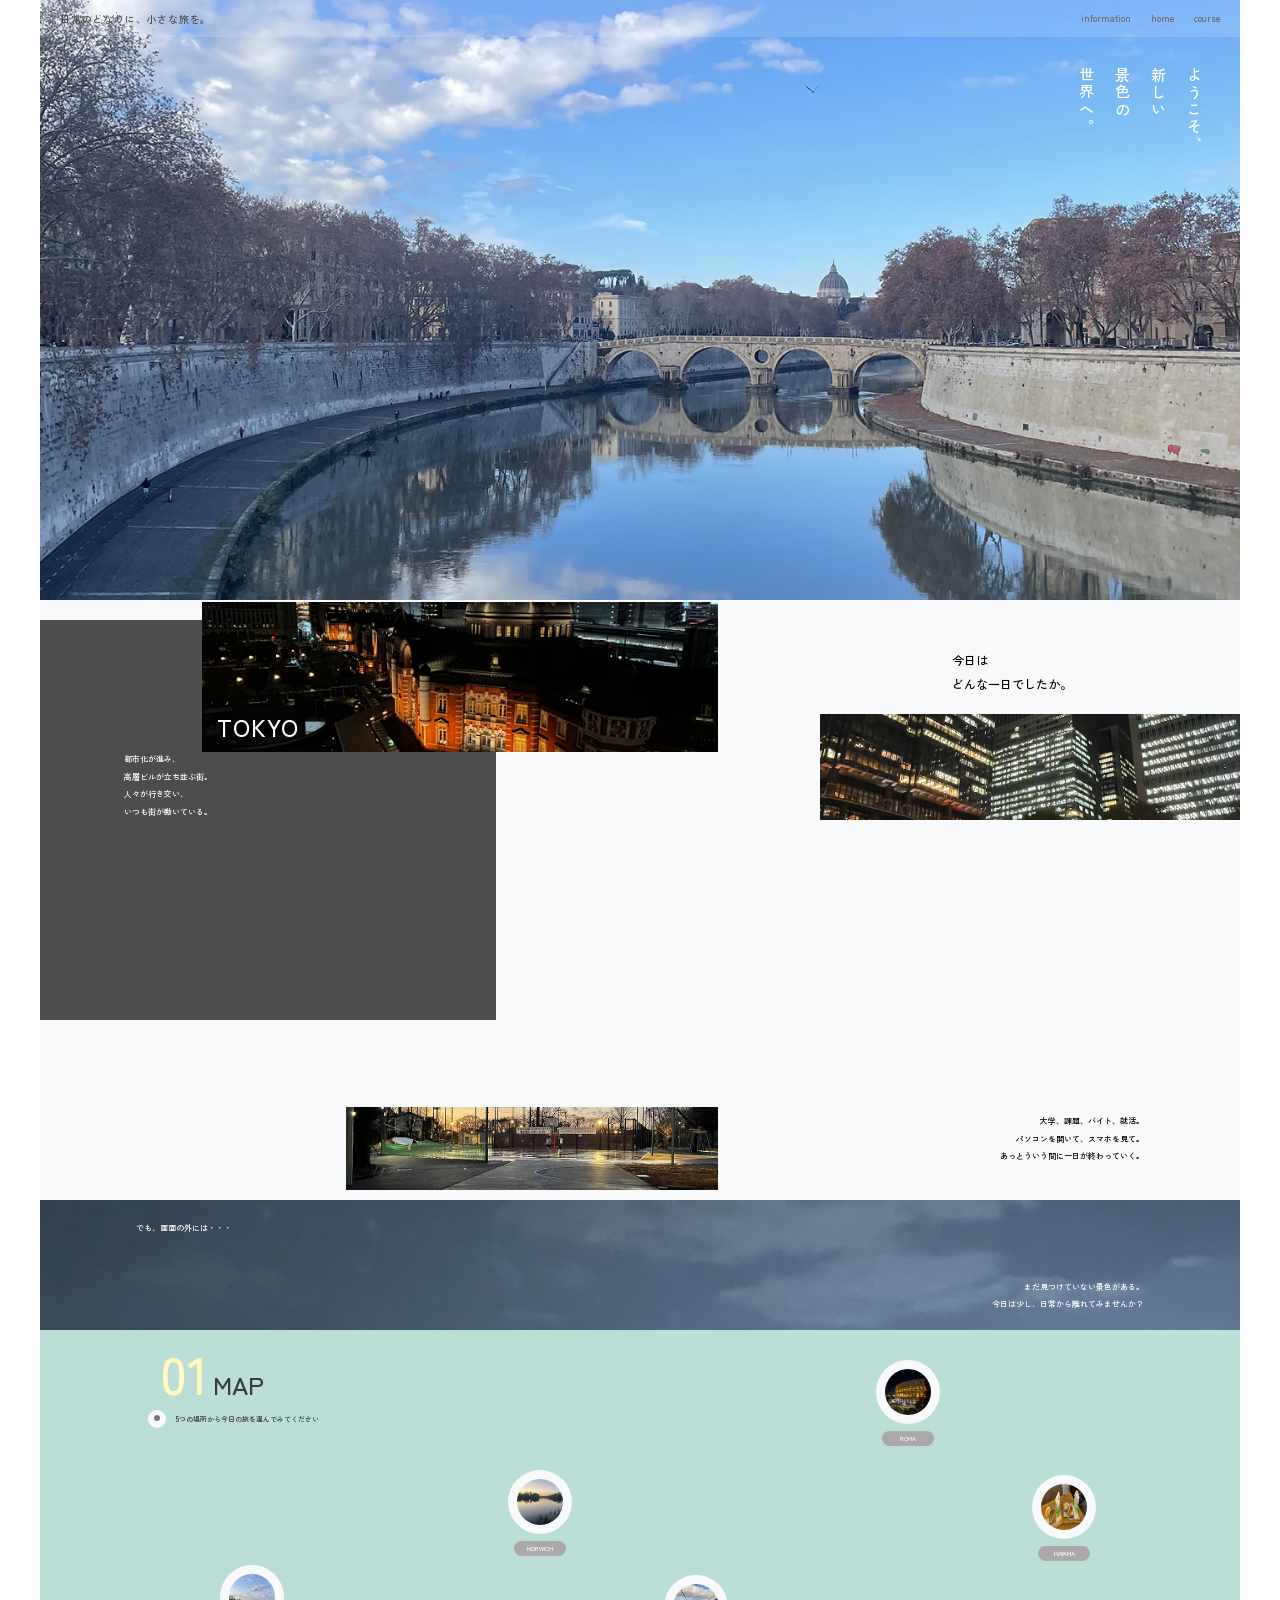
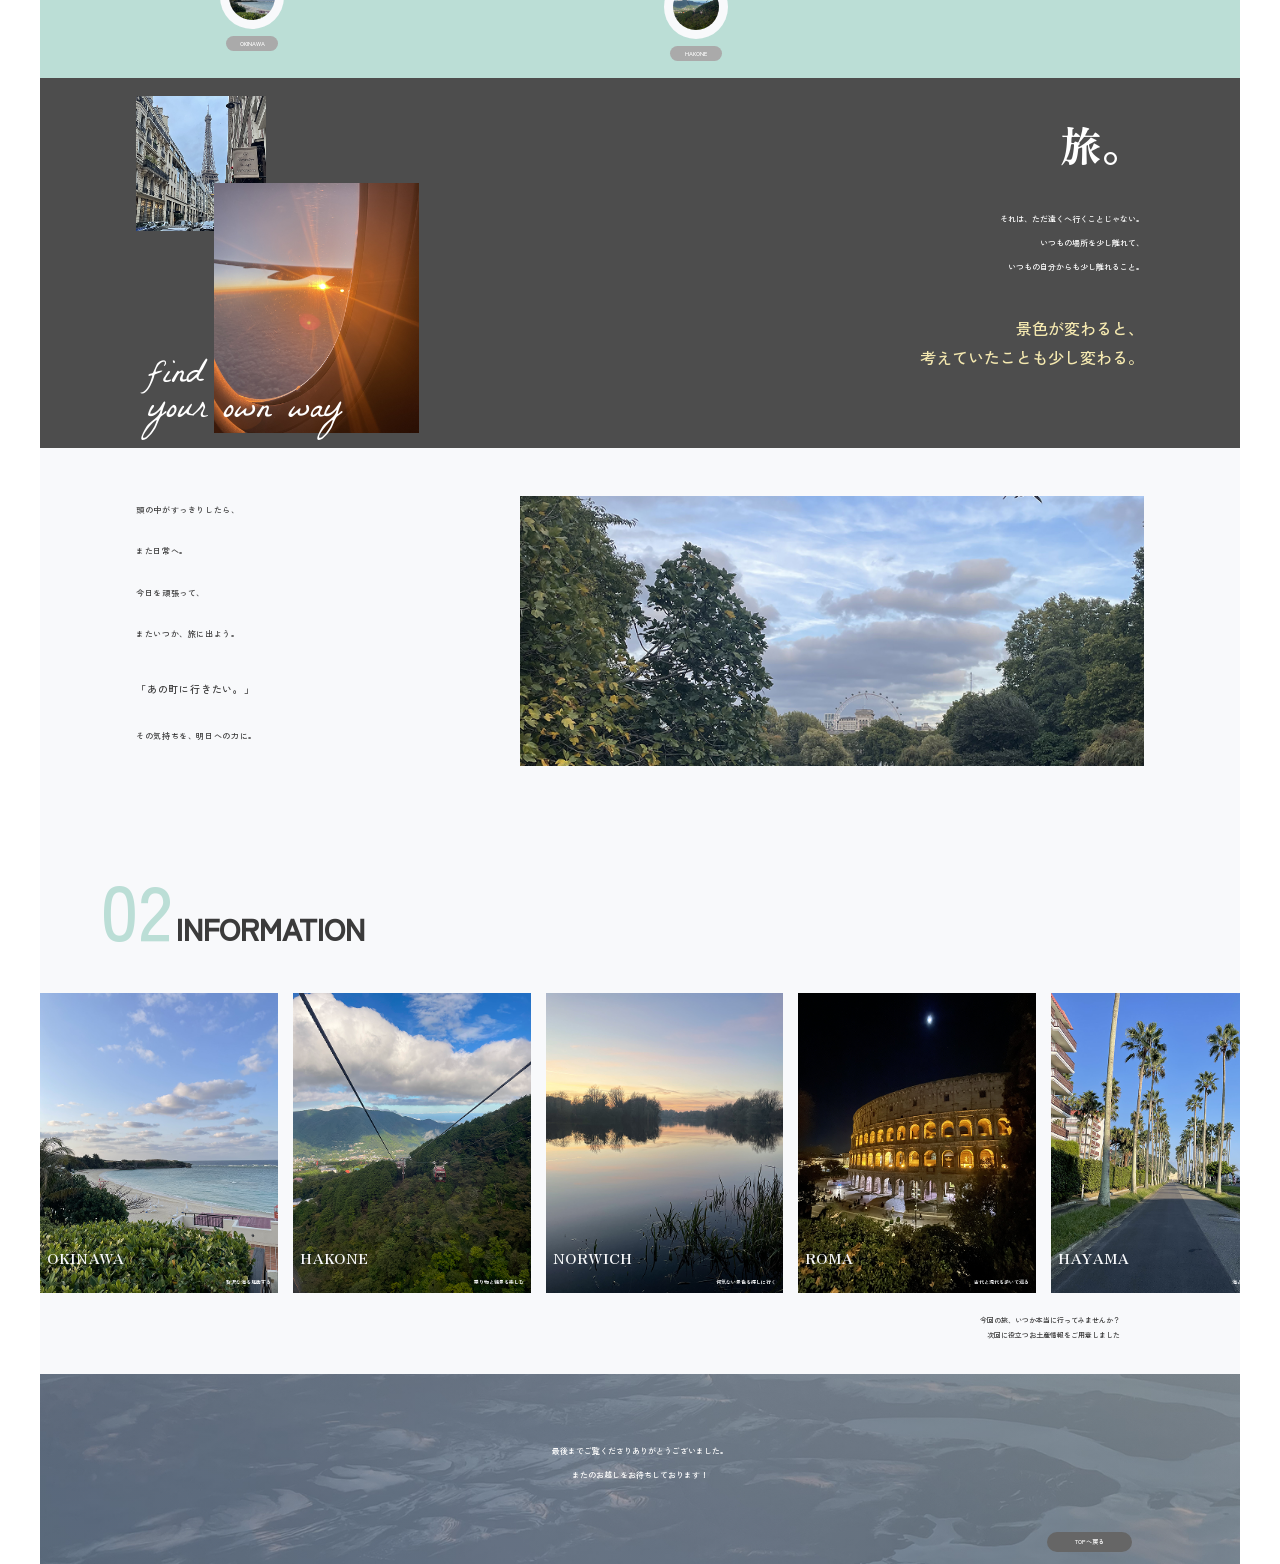
==== commit c9ac5d89: "tokyo 背景調整中" ====
--- a/index.html
+++ b/index.html
@@ -118,48 +118,42 @@
       </section>
 
       <section class="trip">
-
-  <div class="trip-images">
-
-    <img
-      src="images/paris.png"
-      class="trip-image trip-image-paris"
-      alt="Paris"
-    >
-
-    <img
-      src="images/airplane.png"
-      class="trip-image trip-image-airplane"
-      alt="飛行機から見た景色"
-    >
-
-  </div>
-
-  <div class="trip-text">
-    <p>
-      find<br>
-      your own way
-    </p>
-  </div>
-
-  <div class="trip-message">
-
-    <p class="trip-message-title">旅。</p>
-
-    <div class="trip-message-small">
-      <p>それは、ただ遠くへ行くことじゃない。</p>
-      <p>いつもの場所を少し離れて、</p>
-      <p>いつもの自分からも少し離れること。</p>
-    </div>
-
-    <p class="trip-message-big">
-      景色が変わると、<br>
-      考えていたことも少し変わる。
-    </p>
-
-  </div>
-
-</section>
+        <div class="trip-images">
+          <img
+            src="images/paris.png"
+            class="trip-image trip-image-paris"
+            alt="Paris"
+          />
+
+          <img
+            src="images/airplane.png"
+            class="trip-image trip-image-airplane"
+            alt="飛行機から見た景色"
+          />
+        </div>
+
+        <div class="trip-text">
+          <p>
+            find<br />
+            your own way
+          </p>
+        </div>
+
+        <div class="trip-message">
+          <p class="trip-message-title">旅。</p>
+
+          <div class="trip-message-small">
+            <p>それは、ただ遠くへ行くことじゃない。</p>
+            <p>いつもの場所を少し離れて、</p>
+            <p>いつもの自分からも少し離れること。</p>
+          </div>
+
+          <p class="trip-message-big">
+            景色が変わると、<br />
+            考えていたことも少し変わる。
+          </p>
+        </div>
+      </section>
       <section class="tommorow">
         <div class="tommorow-sentence">
           <p>頭の中がすっきりしたら、</p>
@@ -208,7 +202,7 @@
                 <p class="destination-text">古代と現代を歩いて巡る</p>
               </li>
               <li class="scroll-infinity_item">
-                <img src="./images/hayama.png" />
+                <img src="./images/zushi.png" />
                 <p class="destination-name">HAYAMA</p>
                 <p class="destination-text">海とグルメを満喫する</p>
               </li>
--- a/style.css
+++ b/style.css
@@ -15,7 +15,7 @@
   src: url(fonts/ZenKakuGothicNew-Bold.ttf) formt("truetype");
 }
 @font-face {
-  font-family: "La Belle Aurore", cursive;
+  font-family: "La Belle Aurore";
   src: url("fonts/LaBelleAurore-Regular.ttf") format("truetype");
 }
 @keyframes infinity-scroll-left {
@@ -39,57 +39,542 @@
   min-height: 100%;
 }
 
+.header {
+  position: absolute;
+  z-index: 10;
+  top: 0;
+  left: 0;
+  width: 100%;
+  height: 37px;
+  display: flex;
+  align-items: center;
+  justify-content: space-between;
+  padding: 0 60px;
+  background-color: rgba(255, 255, 255, 0.15);
+}
+
+.header-copy {
+  color: #4d4d4d;
+  font-family: "Zen Kaku Gothic New";
+  font-size: 10px;
+  letter-spacing: 0.08em;
+}
+
+.header-nav {
+  display: flex;
+  gap: 20px;
+}
+
+.header-nav a {
+  color: #666;
+  text-decoration: none;
+  font-family: "Zen Kaku Gothic New";
+  font-size: 9px;
+}
+
+.hero {
+  position: relative;
+  width: 100%;
+  height: 600px;
+  overflow: hidden;
+}
+
+.hero-image {
+  width: 100%;
+  height: 100%;
+  object-fit: cover;
+  display: block;
+}
+
+.hero-message {
+  position: absolute;
+  top: 67px;
+  right: 28px;
+
+  color: #fff;
+
+  font-family: "Zen Kaku Gothic New";
+  font-size: 15px;
+  line-height: 2.4;
+  letter-spacing: 0.15em;
+
+  writing-mode: vertical-rl;
+}
+
+.hero-message p {
+  margin: 0;
+}
+
+.tokyo {
+  position: relative;
+  width: 100%;
+  height: 600px;
+  background: #f8f9fb;
+  overflow: hidden;
+}
+
+.tokyo-gray {
+  position: absolute;
+  left: 0;
+  top: 20px;
+
+  width: 38%;
+  height: 400px;
+
+  background: #4d4d4d;
+}
+
+.tokyo-main-image {
+  position: absolute;
+  left: 13.5%;
+  top: 2px;
+
+  width: 43%;
+  height: 150px;
+}
+
+.tokyo-main-image img {
+  width: 100%;
+  height: 100%;
+  object-fit: cover;
+}
+
+.tokyo-main-image p {
+  position: absolute;
+  left: 15px;
+  bottom: 8px;
+
+  color: #fff;
+
+  font-family: "Zen Kaku Gothic New";
+  font-size: 24px;
+  letter-spacing: 0.04em;
+}
+
+.tokyo-text {
+  position: absolute;
+  top: 48px;
+  right: 14%;
+
+  font-family: "Zen Kaku Gothic New";
+  font-size: 12px;
+  line-height: 2;
+}
+
+.tokyo-sub-image {
+  position: absolute;
+  right: 0;
+  top: 114px;
+
+  width: 35%;
+  height: 106px;
+}
+
+.tokyo-sub-image img {
+  width: 100%;
+  height: 100%;
+  object-fit: cover;
+}
+
+.tokyo-small-image {
+  position: absolute;
+  left: 25.5%;
+  bottom: 10px;
+
+  width: 31%;
+  height: 83px;
+}
+
+.tokyo-small-image img {
+  width: 100%;
+  height: 100%;
+  object-fit: cover;
+}
+
+.tokyo-caption {
+  position: absolute;
+  right: 8%;
+  bottom: 35px;
+
+  width: 36%;
+
+  font-family: "Zen Kaku Gothic New";
+  font-size: 8px;
+  line-height: 2.2;
+  text-align: right;
+}
+
+.tokyo-left-text {
+  position: absolute;
+  font-family: "Zen Kaku Gothic New";
+  left: 7%;
+  top: 150px;
+
+  width: 28%;
+
+  color: #fff;
+
+  font-family: "Zen Kaku Gothic New";
+  font-size: 8px;
+  line-height: 2.2;
+}
+
+.map-section {
+  position: relative;
+  width: 100%;
+  height: 478px;
+
+  overflow: hidden;
+
+  background-color: #bbded6;
+}
+
+.map-bg {
+  position: absolute;
+  top: 0;
+  left: 0;
+
+  width: 100%;
+  height: 130px;
+
+  background-image: url("images/sky.png");
+  background-size: cover;
+  background-position: center;
+
+  opacity: 0.8;
+  z-index: 0;
+}
+
+.map-intro {
+  position: absolute;
+  top: 0;
+  left: 0;
+  width: 100%;
+  height: 130px;
+
+  color: #fff;
+  font-family: "Zen Kaku Gothic New";
+  font-size: 8px;
+  line-height: 2.2;
+
+  z-index: 2;
+}
+
+/* 左上 */
+.map-intro p:first-child {
+  position: absolute;
+  top: 19px;
+  left: 8%;
+}
+
+/* 右下 */
+.map-intro p:last-child {
+  position: absolute;
+  right: 8%;
+  bottom: 17px;
+
+  text-align: right;
+}
+
+/* MAP title */
+
+.map-title {
+  position: absolute;
+  top: 135px;
+  left: 10%;
+
+  display: flex;
+  align-items: baseline;
+}
+
+.section-number {
+  font-family: "Zen Kaku Gothic New";
+  font-size: 52px;
+  font-weight: 400;
+
+  color: #fff9bd;
+}
+
+.section-name {
+  margin-left: 5px;
+
+  color: #3b3b3b;
+
+  font-family: "Zen Kaku Gothic New";
+  font-size: 25px;
+  font-weight: 500;
+}
+
+/* guide */
+
+.map-guide {
+  position: absolute;
+  left: 9%;
+  top: 210px;
+
+  display: flex;
+  align-items: center;
+  gap: 10px;
+}
+
+.map-guide p {
+  font-family: "Zen Kaku Gothic New";
+  font-size: 7px;
+  color: #3b3b3b;
+}
+
+.map-pin-icon {
+  position: relative;
+
+  display: block;
+
+  width: 18px;
+  height: 18px;
+
+  border-radius: 50%;
+
+  background-color: #f8f9fb;
+}
+
+.map-pin-icon::after {
+  content: "";
+
+  position: absolute;
+
+  left: 6px;
+  top: 5px;
+
+  width: 6px;
+  height: 6px;
+
+  border-radius: 50%;
+
+  background-color: #777;
+}
+
+.map-place {
+  position: absolute;
+
+  text-align: center;
+}
+
+.map-photo {
+  position: relative;
+
+  width: 64px;
+  height: 64px;
+
+  padding: 9px;
+
+  border-radius: 50%;
+
+  background: #f8f9fb;
+}
+
+.map-photo img {
+  width: 100%;
+  height: 100%;
+
+  border-radius: 50%;
+
+  object-fit: cover;
+}
+
+.map-place p {
+  display: inline-block;
+
+  min-width: 52px;
+
+  margin-top: 7px;
+  padding: 3px 10px;
+
+  border-radius: 20px;
+
+  background: #aaa;
+
+  color: #fff;
+
+  font-family: "Zen Kaku Gothic New";
+  font-size: 6px;
+}
+
+.roma {
+  top: 160px;
+  right: 25%;
+}
+
+.norwich {
+  top: 270px;
+  left: 39%;
+}
+
+.hayama {
+  top: 275px;
+  right: 12%;
+}
+
+.okinawa {
+  top: 365px;
+  left: 15%;
+}
+
+.hakone {
+  top: 375px;
+  left: 52%;
+}
+.trip {
+  position: relative;
+  width: 100%;
+  height: 370px;
+  background-color: #4d4d4d;
+  overflow: hidden;
+}
+
+.trip-images {
+  position: absolute;
+  left: 8%;
+  top: 18px;
+
+  width: 360px;
+  height: 338px;
+}
+
+/* 画像共通 */
+
+.trip-image {
+  position: absolute;
+  display: block;
+
+  object-fit: cover;
+}
+
+/* パリ */
+
+.trip-image-paris {
+  width: 130px;
+  height: 135px;
+
+  left: 0;
+  top: 0;
+}
+
+/* 飛行機 */
+
+.trip-image-airplane {
+  width: 205px;
+  height: 250px;
+
+  left: 78px;
+  top: 87px;
+}
+
+/* =========================
+   find your own way
+========================= */
+
+.trip-text {
+  position: absolute;
+
+  left: 9%;
+  bottom: 18px;
+
+  z-index: 10;
+}
+
+.trip-text p {
+  margin: 0;
+
+  color: #fff;
+
+  font-family: "La Belle Aurore";
+
+  font-size: 34px;
+  line-height: 1.05;
+}
+
+/* =========================
+   右側
+========================= */
+
+.trip-message {
+  position: absolute;
+
+  top: 45px;
+  right: 8%;
+
+  width: 38%;
+
+  color: #fff;
+
+  font-family: "Zen Kaku Gothic New";
+
+  z-index: 10;
+}
+
+/* 旅。 */
+
+.trip-message-title {
+  margin: 0 0 42px;
+
+  font-family: "Zen Antique Soft";
+
+  font-size: 42px;
+  line-height: 1;
+
+  text-align: right;
+}
+
+.trip-message-small {
+  margin-bottom: 35px;
+
+  font-size: 8px;
+  line-height: 3;
+
+  text-align: right;
+}
+
+.trip-message-small p {
+  margin: 0;
+}
+
+.trip-message-big {
+  margin: 0;
+  color: #f5e9b0;
+  font-size: 16px;
+  line-height: 1.8;
+  text-align: right;
+}
+
 .tommorow {
   position: relative;
-
   width: 100%;
   height: 405px;
-
   background-color: #f8f9fb;
-
   overflow: hidden;
 }
 
-/* =========================
-   左側の文章
-========================= */
-
 .tommorow-sentence {
   position: absolute;
-
   left: 8%;
   top: 55px;
-
   width: 230px;
-
   z-index: 2;
 }
 
 .tommorow-sentence p {
   margin: 0 0 27px;
-
   color: #3b3b3b;
-
-  font-family: "Zen Kaku Gothic New";
-
+  font-family: "Zen Kaku Gothic New";
   font-size: 8px;
   line-height: 1.8;
-
   letter-spacing: 0.08em;
 }
-
-/* 「あの町に行きたい。」 */
 
 .tommorrw-sentence-big {
   margin-top: 38px !important;
   margin-bottom: 31px !important;
-
   font-size: 10px !important;
 }
-
-/* =========================
-   右側の写真
-========================= */
 
 .tommorow-image {
   position: absolute;
@@ -132,6 +617,7 @@
 
 .scroll-infinity {
   width: 100%;
+  height: 100%;
   overflow: hidden;
 }
 
@@ -148,7 +634,6 @@
   padding: 0;
   margin: 0;
   gap: 15px;
-
   animation: infinity-scroll-left 20s linear infinite;
 }
 
@@ -201,670 +686,6 @@
   font-size: 16px;
 }
 
-.header {
-  position: absolute;
-  z-index: 10;
-  top: 0;
-  left: 0;
-  width: 100%;
-  height: 37px;
-
-  display: flex;
-  align-items: center;
-  justify-content: space-between;
-
-  padding: 0 60px;
-
-  background-color: rgba(255, 255, 255, 0.15);
-}
-
-.header-copy {
-  color: #f8f9fb;
-  font-family: "Zen Kaku Gothic New";
-  font-size: 10px;
-  letter-spacing: 0.08em;
-}
-
-.header-nav {
-  display: flex;
-  gap: 20px;
-}
-
-.header-nav a {
-  color: #666;
-  text-decoration: none;
-  font-family: "Zen Kaku Gothic New";
-  font-size: 9px;
-}
-
-/* =========================================
-   HERO
-========================================= */
-
-.hero {
-  position: relative;
-  width: 100%;
-  height: 600px;
-  overflow: hidden;
-}
-
-.hero-image {
-  width: 100%;
-  height: 100%;
-  object-fit: cover;
-  display: block;
-}
-
-.hero-message {
-  position: absolute;
-  top: 67px;
-  right: 28px;
-
-  color: #fff;
-
-  font-family: "Zen Kaku Gothic New";
-  font-size: 15px;
-  line-height: 2.4;
-  letter-spacing: 0.15em;
-
-  writing-mode: vertical-rl;
-}
-
-.hero-message p {
-  margin: 0;
-}
-
-/* =========================================
-   TOKYO
-========================================= */
-
-.tokyo {
-  position: relative;
-  width: 100%;
-  height: 600px;
-  background: #f8f9fb;
-  overflow: hidden;
-}
-
-.tokyo-gray {
-  position: absolute;
-  left: 0;
-  top: 20px;
-
-  width: 38%;
-  height: 290px;
-
-  background: #4d4d4d;
-}
-
-.tokyo-main-image {
-  position: absolute;
-  left: 13.5%;
-  top: 2px;
-
-  width: 43%;
-  height: 116px;
-}
-
-.tokyo-main-image img {
-  width: 100%;
-  height: 100%;
-  object-fit: cover;
-}
-
-.tokyo-main-image p {
-  position: absolute;
-  left: 15px;
-  bottom: 8px;
-
-  color: #fff;
-
-  font-family: "Zen Kaku Gothic New";
-  font-size: 24px;
-  letter-spacing: 0.04em;
-}
-
-.tokyo-text {
-  position: absolute;
-  top: 48px;
-  right: 14%;
-
-  font-family: "Zen Kaku Gothic New";
-  font-size: 12px;
-  line-height: 2;
-}
-
-.tokyo-sub-image {
-  position: absolute;
-  right: 0;
-  top: 114px;
-
-  width: 35%;
-  height: 106px;
-}
-
-.tokyo-sub-image img {
-  width: 100%;
-  height: 100%;
-  object-fit: cover;
-}
-
-.tokyo-small-image {
-  position: absolute;
-  left: 25.5%;
-  bottom: 10px;
-
-  width: 31%;
-  height: 83px;
-}
-
-.tokyo-small-image img {
-  width: 100%;
-  height: 100%;
-  object-fit: cover;
-}
-
-.tokyo-caption {
-  position: absolute;
-  right: 8%;
-  bottom: 35px;
-
-  width: 36%;
-
-  font-family: "Zen Kaku Gothic New";
-  font-size: 8px;
-  line-height: 2.2;
-  text-align: right;
-}
-
-.tokyo-left-text {
-  position: absolute;
-  font-family: "Zen Kaku Gothic New";
-  left: 7%;
-  top: 150px;
-
-  width: 28%;
-
-  color: #fff;
-
-  font-family: "Zen Kaku Gothic New";
-  font-size: 8px;
-  line-height: 2.2;
-}
-
-/* =========================================
-   MAP
-========================================= */
-
-.map-section {
-  position: relative;
-  width: 100%;
-  height: 478px;
-
-  overflow: hidden;
-
-  background-color: #bbded6;
-}
-
-.map-bg {
-  position: absolute;
-  top: 0;
-  left: 0;
-
-  width: 100%;
-  height: 130px;
-
-  background-image: url("images/sky.png");
-  background-size: cover;
-  background-position: center;
-
-  opacity: 0.8;
-  z-index: 0;
-}
-
-.map-intro {
-  position: absolute;
-  top: 0;
-  left: 0;
-  width: 100%;
-  height: 130px;
-
-  color: #fff;
-  font-family: "Zen Kaku Gothic New";
-  font-size: 8px;
-  line-height: 2.2;
-
-  z-index: 2;
-}
-
-/* 左上 */
-.map-intro p:first-child {
-  position: absolute;
-  top: 19px;
-  left: 8%;
-}
-
-/* 右下 */
-.map-intro p:last-child {
-  position: absolute;
-  right: 8%;
-  bottom: 17px;
-
-  text-align: right;
-}
-
-/* MAP title */
-
-.map-title {
-  position: absolute;
-  top: 135px;
-  left: 10%;
-
-  display: flex;
-  align-items: baseline;
-}
-
-.section-number {
-  font-family: "Zen Kaku Gothic New";
-  font-size: 52px;
-  font-weight: 400;
-
-  color: #fff9bd;
-}
-
-.section-name {
-  margin-left: 5px;
-
-  color: #3b3b3b;
-
-  font-family: "Zen Kaku Gothic New";
-  font-size: 25px;
-  font-weight: 500;
-}
-
-/* guide */
-
-.map-guide {
-  position: absolute;
-  left: 9%;
-  top: 210px;
-
-  display: flex;
-  align-items: center;
-  gap: 10px;
-}
-
-.map-guide p {
-  font-family: "Zen Kaku Gothic New";
-  font-size: 7px;
-  color: #3b3b3b;
-}
-
-.map-pin-icon {
-  position: relative;
-
-  display: block;
-
-  width: 18px;
-  height: 18px;
-
-  border-radius: 50%;
-
-  background-color: #f8f9fb;
-}
-
-.map-pin-icon::after {
-  content: "";
-
-  position: absolute;
-
-  left: 6px;
-  top: 5px;
-
-  width: 6px;
-  height: 6px;
-
-  border-radius: 50%;
-
-  background-color: #777;
-}
-
-/* =========================================
-   MAP PLACES
-========================================= */
-
-.map-place {
-  position: absolute;
-
-  text-align: center;
-}
-
-.map-photo {
-  position: relative;
-
-  width: 64px;
-  height: 64px;
-
-  padding: 9px;
-
-  border-radius: 50%;
-
-  background: #f8f9fb;
-}
-
-.map-photo img {
-  width: 100%;
-  height: 100%;
-
-  border-radius: 50%;
-
-  object-fit: cover;
-}
-
-.map-place p {
-  display: inline-block;
-
-  min-width: 52px;
-
-  margin-top: 7px;
-  padding: 3px 10px;
-
-  border-radius: 20px;
-
-  background: #aaa;
-
-  color: #fff;
-
-  font-family: "Zen Kaku Gothic New";
-  font-size: 6px;
-}
-
-/* position */
-
-.roma {
-  top: 160px;
-  right: 25%;
-}
-
-.norwich {
-  top: 270px;
-  left: 39%;
-}
-
-.hayama {
-  top: 275px;
-  right: 12%;
-}
-
-.okinawa {
-  top: 365px;
-  left: 15%;
-}
-
-.hakone {
-  top: 375px;
-  left: 52%;
-}
-.trip {
-  position: relative;
-  width: 100%;
-  height: 370px;
-  background-color: #4d4d4d;
-  overflow: hidden;
-}
-
-/* =========================
-   画像エリア
-========================= */
-
-.trip-images {
-  position: absolute;
-  left: 8%;
-  top: 18px;
-
-  width: 360px;
-  height: 338px;
-}
-
-/* 画像共通 */
-
-.trip-image {
-  position: absolute;
-  display: block;
-
-  object-fit: cover;
-}
-
-/* パリ */
-
-.trip-image-paris {
-  width: 130px;
-  height: 135px;
-
-  left: 0;
-  top: 0;
-}
-
-/* 飛行機 */
-
-.trip-image-airplane {
-  width: 205px;
-  height: 250px;
-
-  left: 78px;
-  top: 87px;
-}
-
-/* =========================
-   find your own way
-========================= */
-
-.trip-text {
-  position: absolute;
-
-  left: 9%;
-  bottom: 18px;
-
-  z-index: 10;
-}
-
-.trip-text p {
-  margin: 0;
-
-  color: #fff;
-
-  font-family: "La Belle Aurore", cursive;
-
-  font-size: 34px;
-  line-height: 1.05;
-}
-
-/* =========================
-   右側
-========================= */
-
-.trip-message {
-  position: absolute;
-
-  top: 45px;
-  right: 8%;
-
-  width: 38%;
-
-  color: #fff;
-
-  font-family: "Zen Kaku Gothic New";
-
-  z-index: 10;
-}
-
-/* 旅。 */
-
-.trip-message-title {
-  margin: 0 0 42px;
-
-  font-family: "Zen Antique Soft";
-
-  font-size: 42px;
-  line-height: 1;
-
-  text-align: right;
-}
-
-/* 上の文章 */
-
-.trip-message-small {
-  margin-bottom: 35px;
-
-  font-size: 8px;
-  line-height: 3;
-
-  text-align: right;
-}
-
-.trip-message-small p {
-  margin: 0;
-}
-
-/* 下の文章 */
-
-.trip-message-big {
-  margin: 0;
-
-  color: #f5e9b0;
-
-  font-size: 16px;
-  line-height: 1.8;
-
-  text-align: right;
-}
-
-.tommorow {
-  position: relative;
-
-  width: 100%;
-  height: 225px;
-
-  background-color: #f8f9fb;
-}
-
-.tommorow-sentence {
-  position: absolute;
-
-  left: 8%;
-  top: 35px;
-
-  width: 40%;
-}
-
-.tommorow-sentence p {
-  font-family: "Zen Kaku Gothic New";
-  font-size: 7px;
-
-  letter-spacing: 0.08em;
-
-  margin-bottom: 10px;
-
-  white-space: nowrap;
-}
-
-.tommorow-sentence-big {
-  font-size: 12px !important;
-
-  margin-top: 22px;
-  margin-bottom: 16px !important;
-}
-
-.tommorow-image {
-  position: absolute;
-
-  right: 8%;
-  top: 30px;
-
-  width: 52%;
-  height: 150px;
-}
-
-.tommorow-image img {
-  width: 100%;
-  height: 100%;
-
-  object-fit: cover;
-}
-
-/* =========================================
-   INFORMATION
-========================================= */
-
-.information {
-  position: relative;
-
-  width: 100%;
-
-  padding-top: 25px;
-
-  background: #f8f9fb;
-}
-
-.information-title {
-  margin-bottom: 25px;
-}
-
-.information-number {
-  font-size: 55px;
-}
-
-.information-text {
-  font-size: 23px;
-  margin-top: 30px;
-}
-
-/* =========================================
-   INFINITY SCROLL
-========================================= */
-
-.scroll-infinity {
-  width: 100%;
-  overflow: hidden;
-}
-
-.scroll-infinity_wrap {
-  display: flex;
-
-  width: max-content;
-
-  gap: 10px;
-}
-
-.scroll-infinity_list {
-  display: flex;
-
-  flex-shrink: 0;
-
-  list-style: none;
-
-  gap: 10px;
-
-  animation: infinity-scroll-left 20s linear infinite;
-}
-
-.scroll-infinity_item {
-  position: relative;
-
-  width: calc(25vw - 8px);
-
-  flex-shrink: 0;
-}
-
-.scroll-infinity_item img {
-  width: 100%;
-  height: 150px;
-
-  object-fit: cover;
-
-  display: block;
-}
-
 .destination-name {
   left: 7px;
   bottom: 25px;
@@ -879,15 +700,9 @@
   font-size: 5px;
 }
 
-/* =========================================
-   INFORMATION TEXT
-========================================= */
-
 .buttom-sentence {
   display: flex;
-
   justify-content: flex-end;
-
   margin-top: 20px;
 
   padding-right: 10%;
